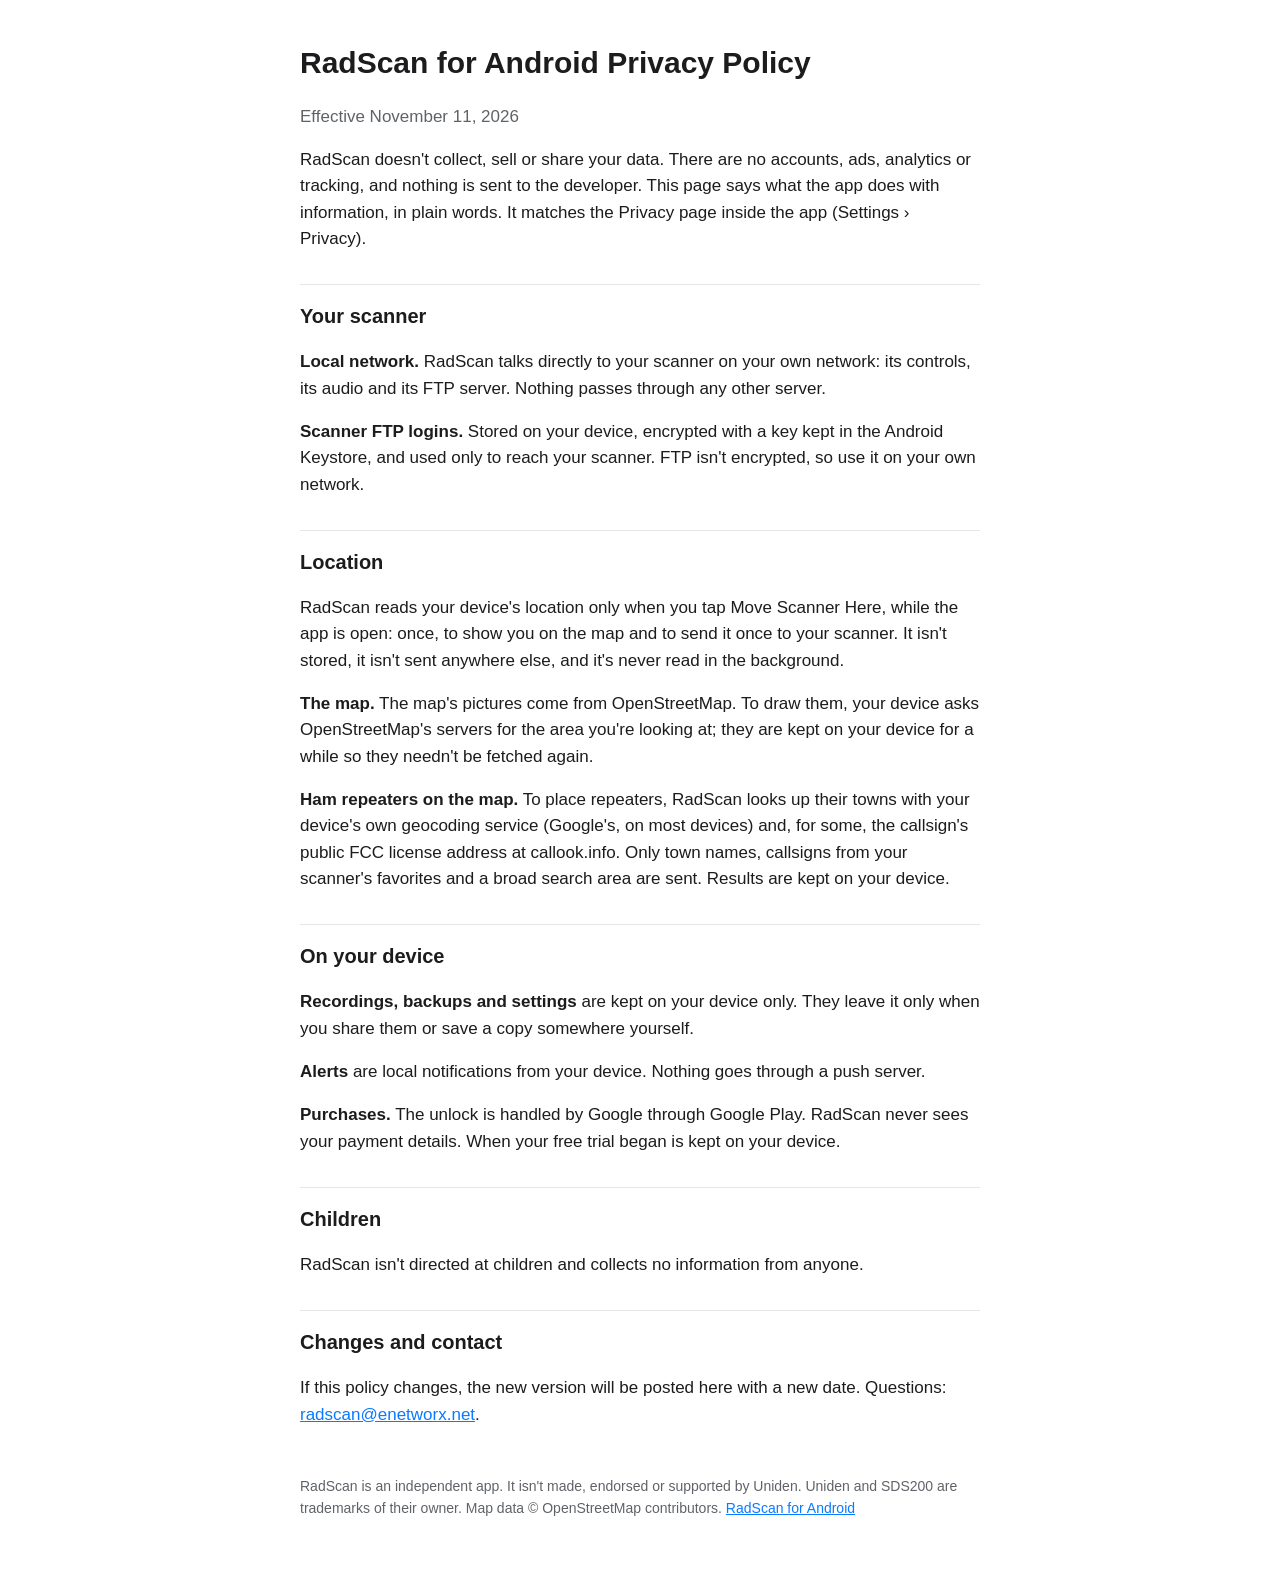
==== privacy-android.html @ 9ae382f9 "Add files via upload added android version" ====
<!doctype html>
<html lang="en">
<head>
<meta charset="utf-8">
<meta name="viewport" content="width=device-width, initial-scale=1">
<title>RadScan for Android Privacy Policy</title>
<link rel="stylesheet" href="style.css">
</head>
<body>
<main>
<h1>RadScan for Android Privacy Policy</h1>
<p class="muted">Effective November 11, 2026</p>

<p>RadScan doesn't collect, sell or share your data. There are no accounts, ads, analytics or tracking, and nothing is
sent to the developer. This page says what the app does with information, in plain words. It matches the Privacy page
inside the app (Settings › Privacy).</p>

<h2>Your scanner</h2>
<p><strong>Local network.</strong> RadScan talks directly to your scanner on your own network: its controls, its audio
and its FTP server. Nothing passes through any other server.</p>
<p><strong>Scanner FTP logins.</strong> Stored on your device, encrypted with a key kept in the Android Keystore, and
used only to reach your scanner. FTP isn't encrypted, so use it on your own network.</p>

<h2>Location</h2>
<p>RadScan reads your device's location only when you tap Move Scanner Here, while the app is open: once, to show you
on the map and to send it once to your scanner. It isn't stored, it isn't sent anywhere else, and it's never read in
the background.</p>
<p><strong>The map.</strong> The map's pictures come from OpenStreetMap. To draw them, your device asks
OpenStreetMap's servers for the area you're looking at; they are kept on your device for a while so they needn't be
fetched again.</p>
<p><strong>Ham repeaters on the map.</strong> To place repeaters, RadScan looks up their towns with your device's own
geocoding service (Google's, on most devices) and, for some, the callsign's public FCC license address at callook.info.
Only town names, callsigns from your scanner's favorites and a broad search area are sent. Results are kept on your
device.</p>

<h2>On your device</h2>
<p><strong>Recordings, backups and settings</strong> are kept on your device only. They leave it only when you share
them or save a copy somewhere yourself.</p>
<p><strong>Alerts</strong> are local notifications from your device. Nothing goes through a push server.</p>
<p><strong>Purchases.</strong> The unlock is handled by Google through Google Play. RadScan never sees your payment
details. When your free trial began is kept on your device.</p>

<h2>Children</h2>
<p>RadScan isn't directed at children and collects no information from anyone.</p>

<h2>Changes and contact</h2>
<p>If this policy changes, the new version will be posted here with a new date. Questions:
<a href="mailto:radscan@enetworx.net">radscan@enetworx.net</a>.</p>

<footer>RadScan is an independent app. It isn't made, endorsed or supported by Uniden. Uniden and SDS200 are
trademarks of their owner. Map data © OpenStreetMap contributors. <a href="./?android">RadScan for Android</a></footer>
</main>
</body>
</html>
---- style.css ----
:root { --bg: #ffffff; --text: #1c1c1e; --muted: #5f6368; --rule: #e5e5ea; --accent: #0a7aff; }
@media (prefers-color-scheme: dark) { :root { --bg: #000000; --text: #f2f2f7; --muted: #a1a1a6; --rule: #2c2c2e; --accent: #4aa3ff; } }
body { background: var(--bg); color: var(--text); font: 17px/1.55 -apple-system, BlinkMacSystemFont, "Segoe UI", Roboto, sans-serif; margin: 0; }
main { max-width: 680px; margin: 0 auto; padding: 40px 16px 64px; }
h1 { font-size: 30px; margin: 0 0 4px; }
h2 { font-size: 20px; margin: 32px 0 8px; padding-top: 16px; border-top: 1px solid var(--rule); }
p, li { color: var(--text); }
.muted { color: var(--muted); }
a { color: var(--accent); }
ul { padding-left: 20px; }
footer { margin-top: 48px; font-size: 14px; color: var(--muted); }
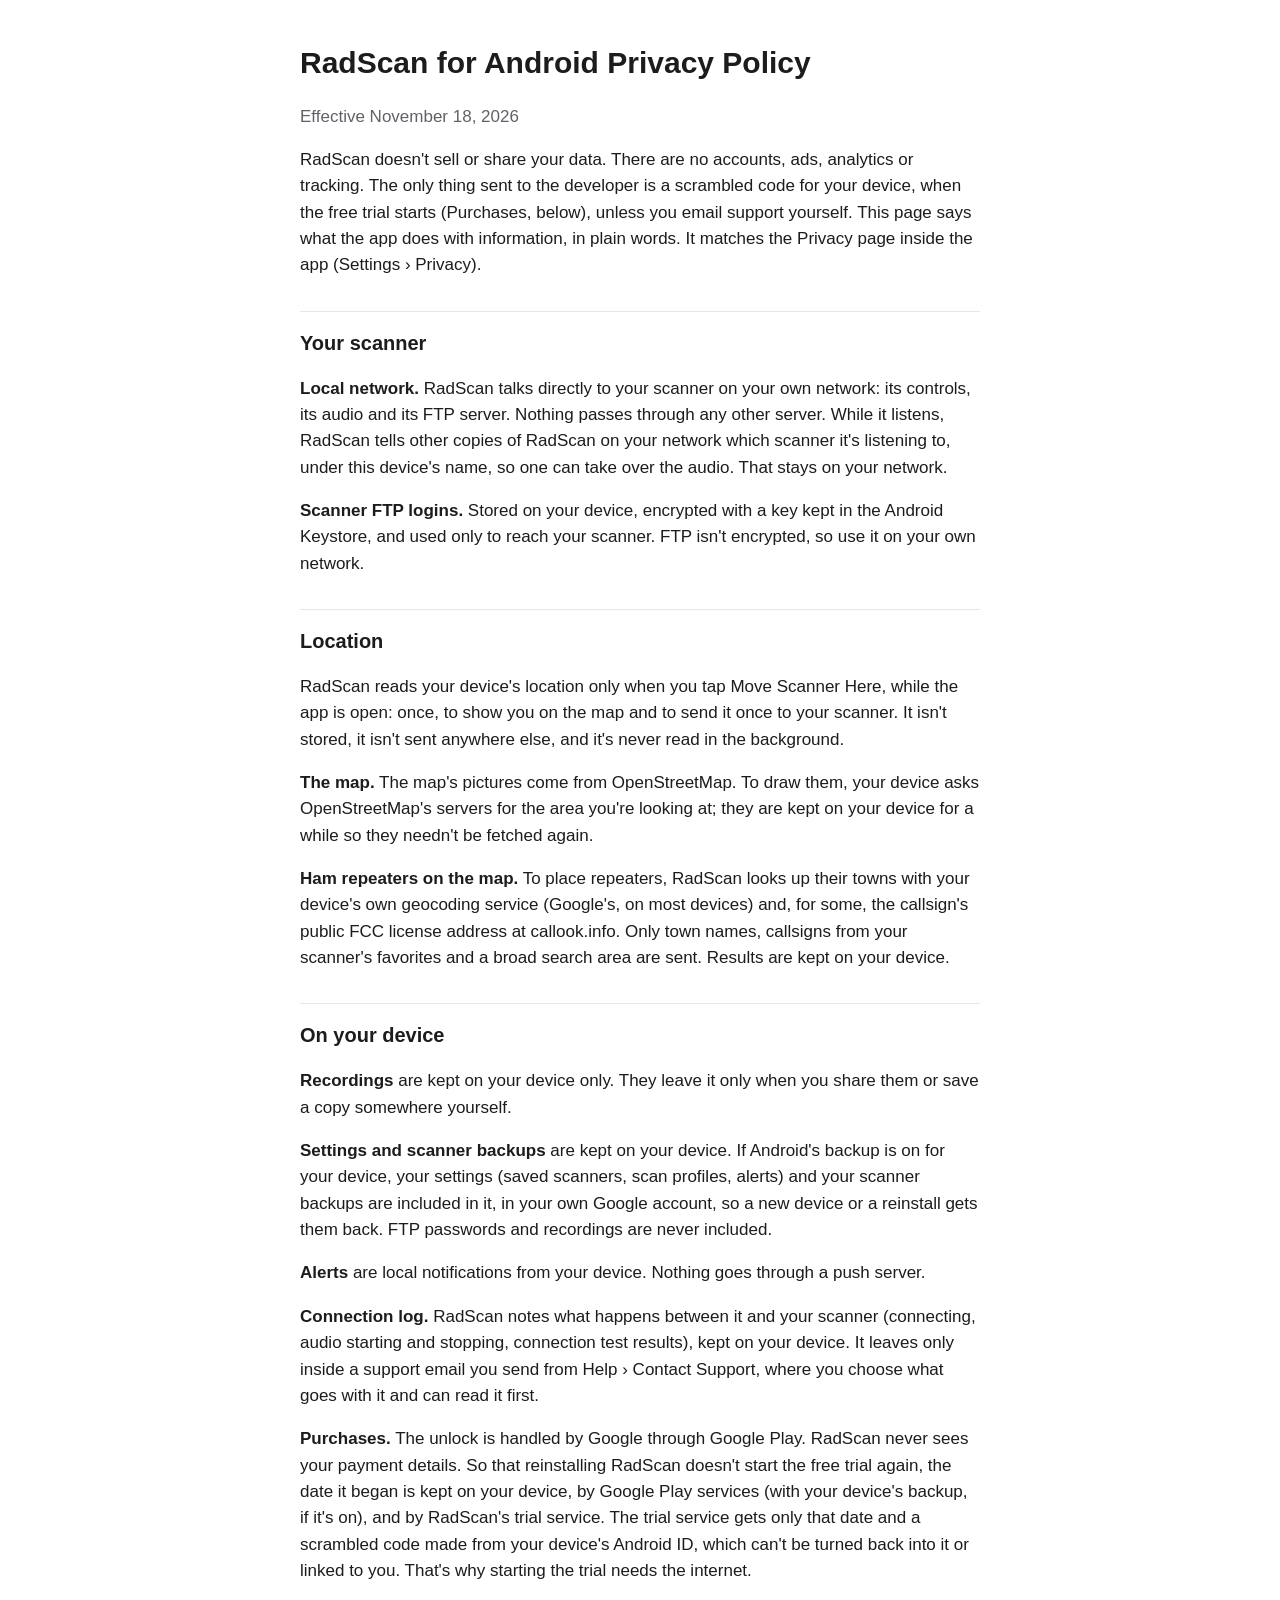
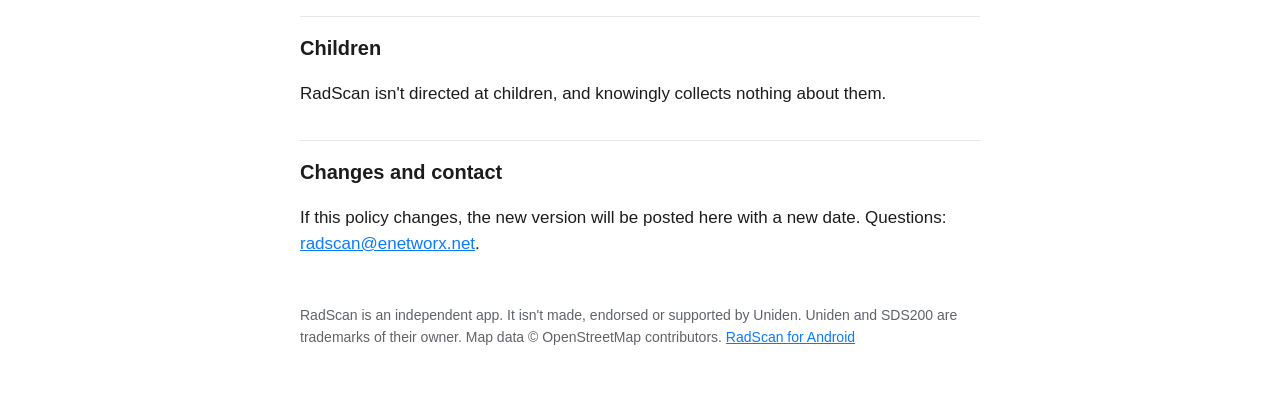
==== commit 75b5f279: "Add files via upload updates for 1.1" ====
--- a/privacy-android.html
+++ b/privacy-android.html
@@ -9,15 +9,18 @@
 <body>
 <main>
 <h1>RadScan for Android Privacy Policy</h1>
-<p class="muted">Effective November 11, 2026</p>
+<p class="muted">Effective November 18, 2026</p>
 
-<p>RadScan doesn't collect, sell or share your data. There are no accounts, ads, analytics or tracking, and nothing is
-sent to the developer. This page says what the app does with information, in plain words. It matches the Privacy page
+<p>RadScan doesn't sell or share your data. There are no accounts, ads, analytics or tracking. The only thing sent to
+the developer is a scrambled code for your device, when the free trial starts (Purchases, below), unless you email
+support yourself. This page says what the app does with information, in plain words. It matches the Privacy page
 inside the app (Settings › Privacy).</p>
 
 <h2>Your scanner</h2>
 <p><strong>Local network.</strong> RadScan talks directly to your scanner on your own network: its controls, its audio
-and its FTP server. Nothing passes through any other server.</p>
+and its FTP server. Nothing passes through any other server. While it listens, RadScan tells other copies of RadScan
+on your network which scanner it's listening to, under this device's name, so one can take over the audio. That stays
+on your network.</p>
 <p><strong>Scanner FTP logins.</strong> Stored on your device, encrypted with a key kept in the Android Keystore, and
 used only to reach your scanner. FTP isn't encrypted, so use it on your own network.</p>
 
@@ -34,14 +37,23 @@
 device.</p>
 
 <h2>On your device</h2>
-<p><strong>Recordings, backups and settings</strong> are kept on your device only. They leave it only when you share
-them or save a copy somewhere yourself.</p>
+<p><strong>Recordings</strong> are kept on your device only. They leave it only when you share them or save a copy
+somewhere yourself.</p>
+<p><strong>Settings and scanner backups</strong> are kept on your device. If Android's backup is on for your device,
+your settings (saved scanners, scan profiles, alerts) and your scanner backups are included in it, in your own Google
+account, so a new device or a reinstall gets them back. FTP passwords and recordings are never included.</p>
 <p><strong>Alerts</strong> are local notifications from your device. Nothing goes through a push server.</p>
+<p><strong>Connection log.</strong> RadScan notes what happens between it and your scanner (connecting, audio starting
+and stopping, connection test results), kept on your device. It leaves only inside a support email you send from
+Help › Contact Support, where you choose what goes with it and can read it first.</p>
 <p><strong>Purchases.</strong> The unlock is handled by Google through Google Play. RadScan never sees your payment
-details. When your free trial began is kept on your device.</p>
+details. So that reinstalling RadScan doesn't start the free trial again, the date it began is kept on your device, by
+Google Play services (with your device's backup, if it's on), and by RadScan's trial service. The trial service gets
+only that date and a scrambled code made from your device's Android ID, which can't be turned back into it or linked
+to you. That's why starting the trial needs the internet.</p>
 
 <h2>Children</h2>
-<p>RadScan isn't directed at children and collects no information from anyone.</p>
+<p>RadScan isn't directed at children, and knowingly collects nothing about them.</p>
 
 <h2>Changes and contact</h2>
 <p>If this policy changes, the new version will be posted here with a new date. Questions:
--- a/style.css
+++ b/style.css
@@ -8,4 +8,7 @@
 .muted { color: var(--muted); }
 a { color: var(--accent); }
 ul { padding-left: 20px; }
+ol { padding-left: 22px; }
+ol > li { margin-bottom: 14px; }
+li ul { margin: 8px 0; }
 footer { margin-top: 48px; font-size: 14px; color: var(--muted); }
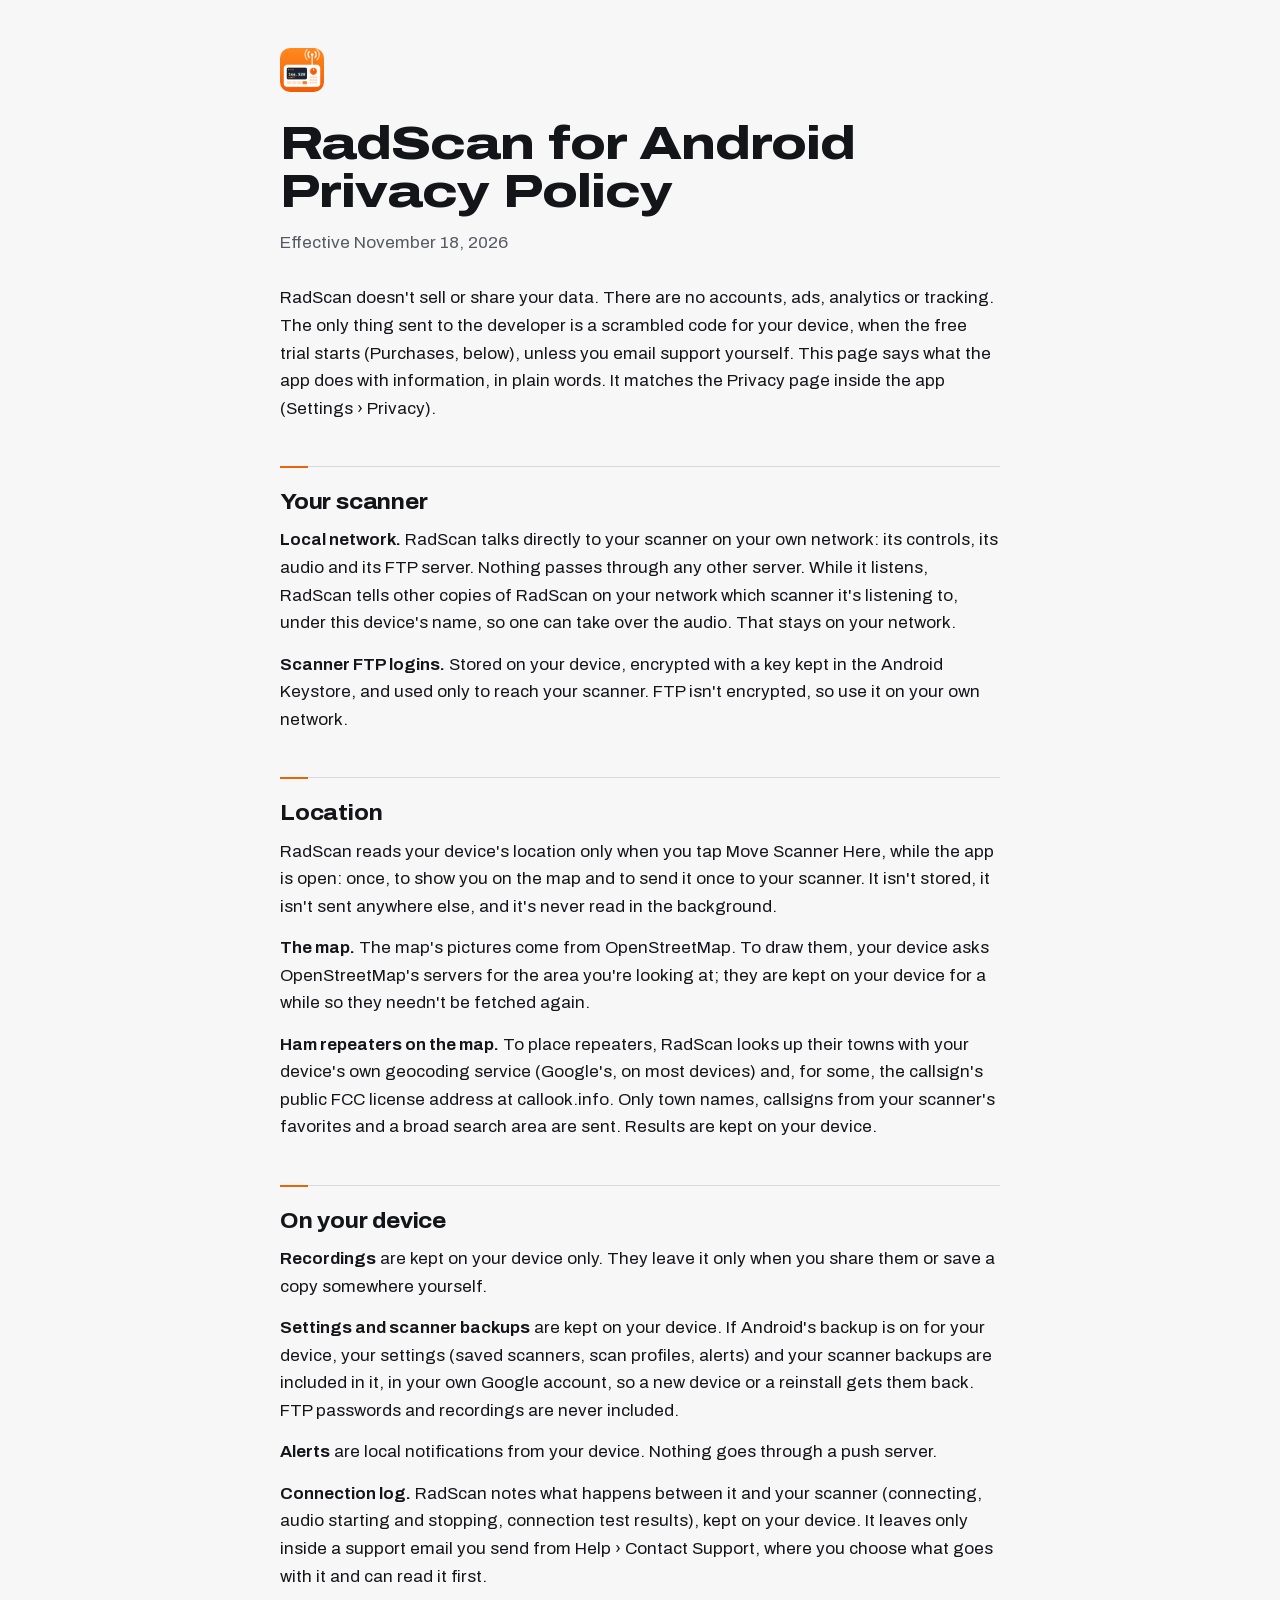
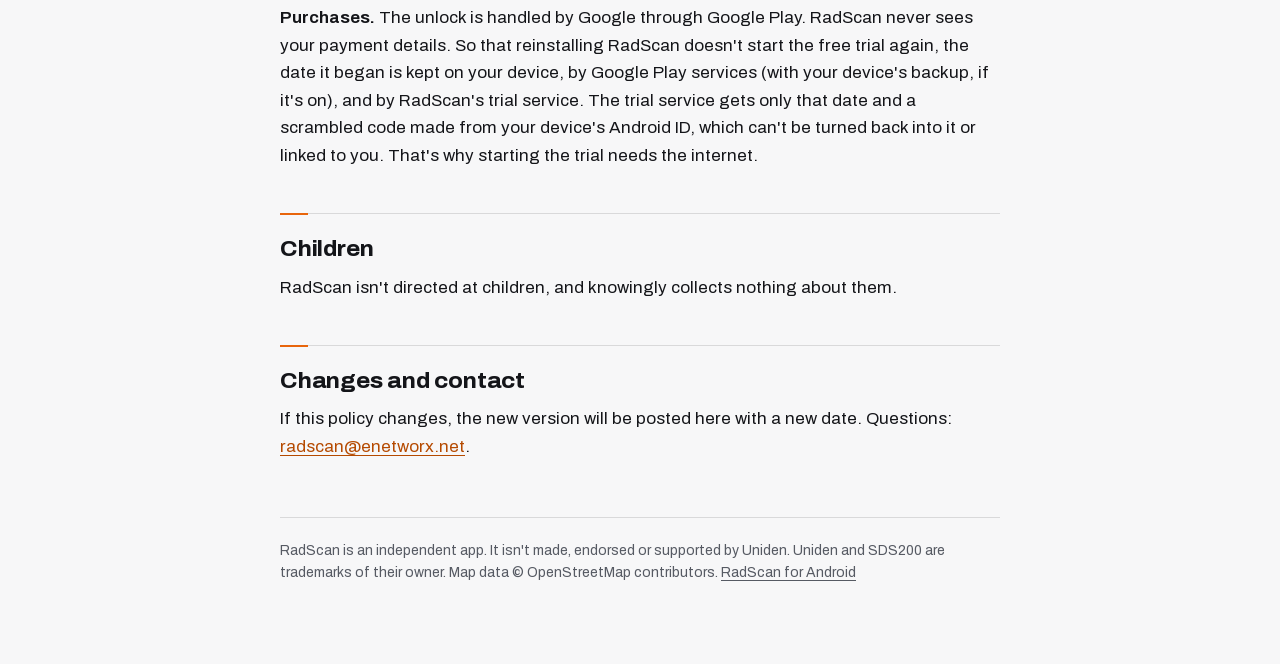
==== commit 364ddf3d: "deploy.sh publishes the site to GitHub, leaving the README, .gitignore and itself out Published from" ====
--- a/privacy-android.html
+++ b/privacy-android.html
@@ -5,6 +5,7 @@
 <meta name="viewport" content="width=device-width, initial-scale=1">
 <title>RadScan for Android Privacy Policy</title>
 <link rel="stylesheet" href="style.css">
+<link rel="icon" type="image/png" href="img/favicon-64.png">
 </head>
 <body>
 <main>
--- a/style.css
+++ b/style.css
@@ -1,14 +1,57 @@
-:root { --bg: #ffffff; --text: #1c1c1e; --muted: #5f6368; --rule: #e5e5ea; --accent: #0a7aff; }
-@media (prefers-color-scheme: dark) { :root { --bg: #000000; --text: #f2f2f7; --muted: #a1a1a6; --rule: #2c2c2e; --accent: #4aa3ff; } }
-body { background: var(--bg); color: var(--text); font: 17px/1.55 -apple-system, BlinkMacSystemFont, "Segoe UI", Roboto, sans-serif; margin: 0; }
-main { max-width: 680px; margin: 0 auto; padding: 40px 16px 64px; }
-h1 { font-size: 30px; margin: 0 0 4px; }
-h2 { font-size: 20px; margin: 32px 0 8px; padding-top: 16px; border-top: 1px solid var(--rule); }
+/* The privacy and support pages (privacy.html, privacy-android.html, support.html, support-android.html), in the
+   front page's look: Archivo and Martian Mono from fonts/, RadScan orange on near-black. These pages also open
+   inside the apps, so unlike the front page they follow the device: dark by default, light when the device is light
+   (with a deeper orange there, so links stay readable on white). Their HTML is plain on purpose; everything is here. */
+@font-face { font-family: "Archivo"; font-style: normal; font-weight: 100 900; font-stretch: 62% 125%; font-display: swap;
+  src: url("fonts/archivo-latin.woff2") format("woff2"); }
+@font-face { font-family: "Martian Mono"; font-style: normal; font-weight: 300 700; font-stretch: 75% 112.5%; font-display: swap;
+  src: url("fonts/martian-mono-latin.woff2") format("woff2"); }
+
+:root {
+  color-scheme: dark light;
+  --bg: #08090c; --text: #f4f4f6; --muted: #a6a6ad; --line: rgba(255, 255, 255, .1);
+  --orange: #ff7a1a; --link: #ff9330; --ink: #08090c;
+  --sans: "Archivo", -apple-system, BlinkMacSystemFont, "Segoe UI", Roboto, sans-serif;
+  --mono: "Martian Mono", ui-monospace, "SF Mono", Menlo, Consolas, monospace;
+}
+@media (prefers-color-scheme: light) {
+  :root { --bg: #f7f7f8; --text: #141519; --muted: #565a63; --line: rgba(0, 0, 0, .12); --orange: #e8650c; --link: #b54a00; --ink: #ffffff; }
+}
+
+*, *::before, *::after { box-sizing: border-box; }
+html { -webkit-text-size-adjust: 100%; }
+body { margin: 0; background: var(--bg); color: var(--text); font: 400 17px/1.62 var(--sans); -webkit-font-smoothing: antialiased; }
+::selection { background: var(--orange); color: var(--ink); }
+main { width: min(720px, 100% - 32px); margin: 0 auto; padding: 48px 0 80px; }
+
+/* The app icon heads every page (decorative, so it lives here rather than in the HTML). */
+main::before { content: ""; display: block; width: 44px; height: 44px; margin-bottom: 28px; border-radius: 10px;
+  background: url("img/icon-128.png") center / cover no-repeat; }
+
+h1 { margin: 0 0 12px; font-weight: 800; font-stretch: 125%; font-size: clamp(1.9rem, 6vw, 2.9rem); line-height: 1.04;
+  letter-spacing: -.02em; text-wrap: balance; }
+/* Each section opens on a hairline with a short orange tick at its left end: the front page's tuning cursor. */
+h2 { position: relative; margin: 44px 0 12px; padding-top: 22px; border-top: 1px solid var(--line);
+  font-weight: 750; font-stretch: 112%; font-size: 1.32rem; line-height: 1.2; letter-spacing: -.01em; text-wrap: balance; }
+h2::before { content: ""; position: absolute; left: 0; top: -1px; width: 28px; height: 2px; background: var(--orange); }
+
 p, li { color: var(--text); }
-.muted { color: var(--muted); }
-a { color: var(--accent); }
-ul { padding-left: 20px; }
-ol { padding-left: 22px; }
-ol > li { margin-bottom: 14px; }
-li ul { margin: 8px 0; }
-footer { margin-top: 48px; font-size: 14px; color: var(--muted); }
+p { margin: 0 0 14px; }
+.muted { color: var(--muted); font-size: 1.08rem; }
+h1 + .muted { margin-bottom: 28px; }
+strong { font-weight: 650; }
+a { color: var(--link); text-decoration: underline; text-decoration-thickness: 1px; text-underline-offset: 3px; }
+a:hover { text-decoration-thickness: 2px; }
+:focus-visible { outline: 2px solid var(--orange); outline-offset: 3px; border-radius: 3px; }
+
+ul, ol { margin: 0 0 16px; padding-left: 22px; }
+ol { padding-left: 32px; }
+li { margin-bottom: 8px; padding-left: 4px; }
+ul > li::marker { color: var(--orange); }
+ol > li { margin-bottom: 18px; }
+ol > li::marker { color: var(--orange); font: 600 .9em var(--mono); }
+li ul { margin: 10px 0; }
+
+footer { margin-top: 56px; padding-top: 22px; border-top: 1px solid var(--line); font-size: 14px; line-height: 1.6; color: var(--muted); }
+footer a { color: var(--muted); }
+footer a:hover { color: var(--text); }
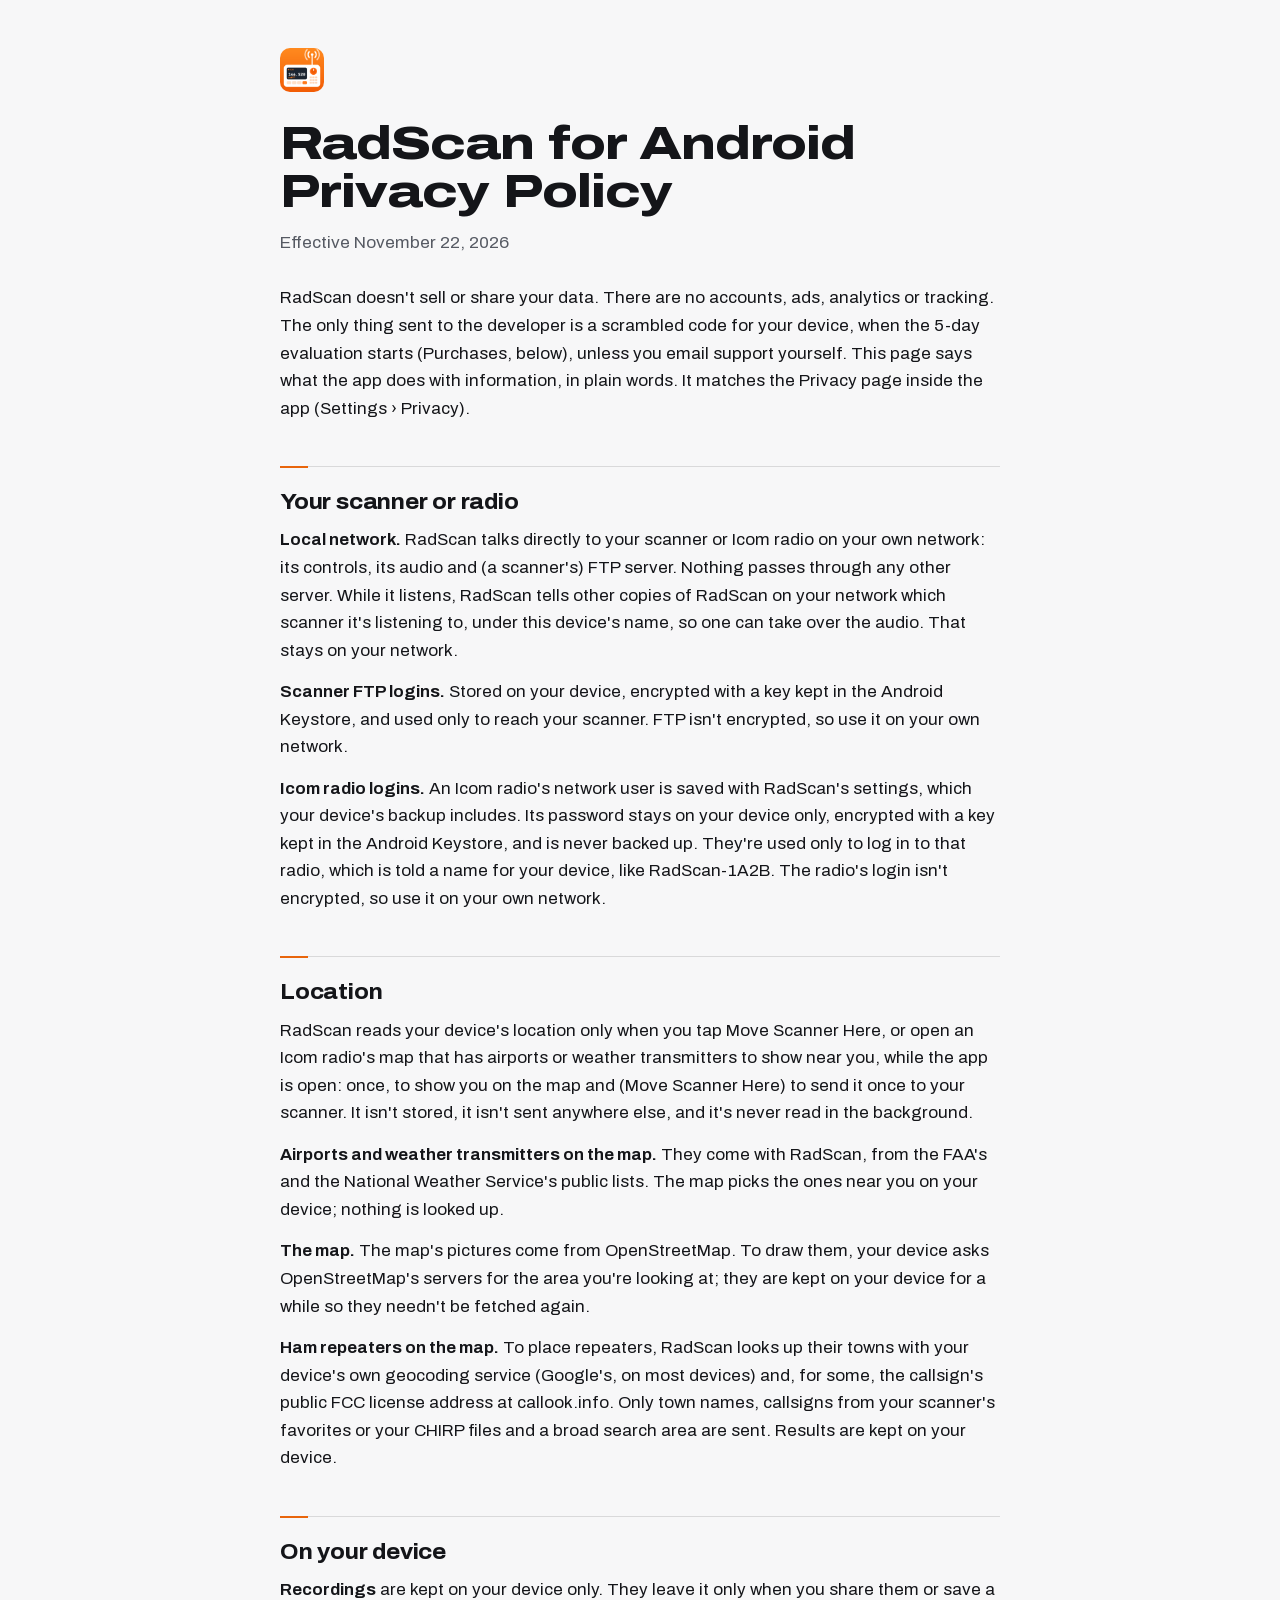
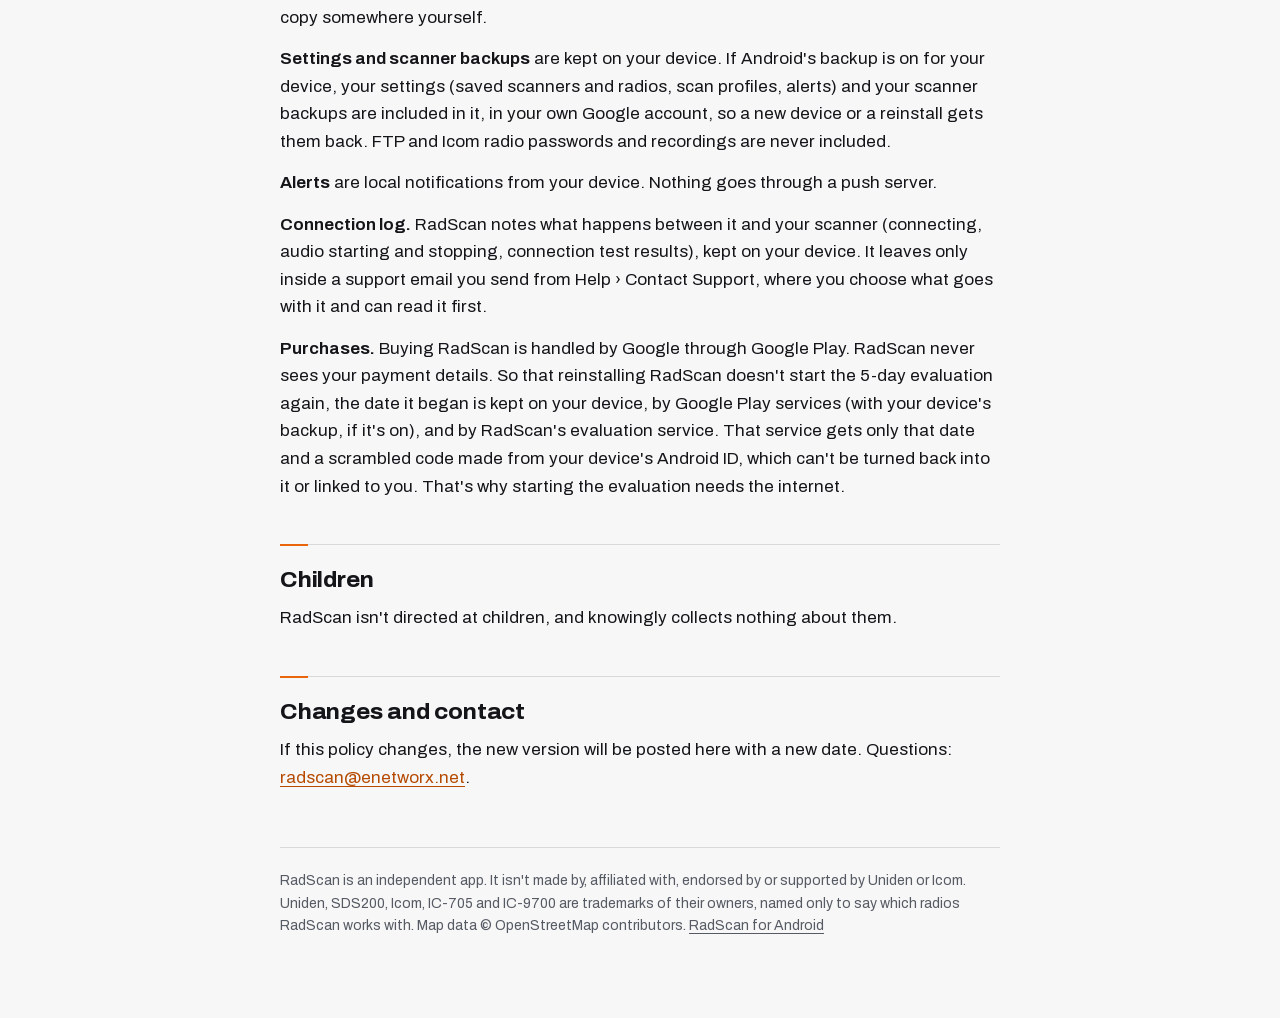
==== commit dad1ab45: "The direct Icom release's pages, for iOS 1.2 (deployed) Published from main at cf3ddb9." ====
--- a/privacy-android.html
+++ b/privacy-android.html
@@ -10,48 +10,54 @@
 <body>
 <main>
 <h1>RadScan for Android Privacy Policy</h1>
-<p class="muted">Effective November 18, 2026</p>
+<p class="muted">Effective November 22, 2026</p>
 
 <p>RadScan doesn't sell or share your data. There are no accounts, ads, analytics or tracking. The only thing sent to
-the developer is a scrambled code for your device, when the free trial starts (Purchases, below), unless you email
+the developer is a scrambled code for your device, when the 5-day evaluation starts (Purchases, below), unless you email
 support yourself. This page says what the app does with information, in plain words. It matches the Privacy page
 inside the app (Settings › Privacy).</p>
 
-<h2>Your scanner</h2>
-<p><strong>Local network.</strong> RadScan talks directly to your scanner on your own network: its controls, its audio
-and its FTP server. Nothing passes through any other server. While it listens, RadScan tells other copies of RadScan
+<h2>Your scanner or radio</h2>
+<p><strong>Local network.</strong> RadScan talks directly to your scanner or Icom radio on your own network: its controls, its audio
+and (a scanner's) FTP server. Nothing passes through any other server. While it listens, RadScan tells other copies of RadScan
 on your network which scanner it's listening to, under this device's name, so one can take over the audio. That stays
 on your network.</p>
 <p><strong>Scanner FTP logins.</strong> Stored on your device, encrypted with a key kept in the Android Keystore, and
 used only to reach your scanner. FTP isn't encrypted, so use it on your own network.</p>
+<p><strong>Icom radio logins.</strong> An Icom radio's network user is saved with RadScan's settings, which your
+device's backup includes. Its password stays on your device only, encrypted with a key kept in the Android Keystore, and
+is never backed up. They're used only to log in to that radio, which is told a name for your device, like RadScan-1A2B. The radio's login isn't encrypted, so use it on your own network.</p>
 
 <h2>Location</h2>
-<p>RadScan reads your device's location only when you tap Move Scanner Here, while the app is open: once, to show you
-on the map and to send it once to your scanner. It isn't stored, it isn't sent anywhere else, and it's never read in
+<p>RadScan reads your device's location only when you tap Move Scanner Here, or open an Icom radio's map that has
+airports or weather transmitters to show near you, while the app is open: once, to show you on the map and (Move
+Scanner Here) to send it once to your scanner. It isn't stored, it isn't sent anywhere else, and it's never read in
 the background.</p>
+<p><strong>Airports and weather transmitters on the map.</strong> They come with RadScan, from the FAA's and the
+National Weather Service's public lists. The map picks the ones near you on your device; nothing is looked up.</p>
 <p><strong>The map.</strong> The map's pictures come from OpenStreetMap. To draw them, your device asks
 OpenStreetMap's servers for the area you're looking at; they are kept on your device for a while so they needn't be
 fetched again.</p>
 <p><strong>Ham repeaters on the map.</strong> To place repeaters, RadScan looks up their towns with your device's own
 geocoding service (Google's, on most devices) and, for some, the callsign's public FCC license address at callook.info.
-Only town names, callsigns from your scanner's favorites and a broad search area are sent. Results are kept on your
+Only town names, callsigns from your scanner's favorites or your CHIRP files and a broad search area are sent. Results are kept on your
 device.</p>
 
 <h2>On your device</h2>
 <p><strong>Recordings</strong> are kept on your device only. They leave it only when you share them or save a copy
 somewhere yourself.</p>
 <p><strong>Settings and scanner backups</strong> are kept on your device. If Android's backup is on for your device,
-your settings (saved scanners, scan profiles, alerts) and your scanner backups are included in it, in your own Google
-account, so a new device or a reinstall gets them back. FTP passwords and recordings are never included.</p>
+your settings (saved scanners and radios, scan profiles, alerts) and your scanner backups are included in it, in your own Google
+account, so a new device or a reinstall gets them back. FTP and Icom radio passwords and recordings are never included.</p>
 <p><strong>Alerts</strong> are local notifications from your device. Nothing goes through a push server.</p>
 <p><strong>Connection log.</strong> RadScan notes what happens between it and your scanner (connecting, audio starting
 and stopping, connection test results), kept on your device. It leaves only inside a support email you send from
 Help › Contact Support, where you choose what goes with it and can read it first.</p>
-<p><strong>Purchases.</strong> The unlock is handled by Google through Google Play. RadScan never sees your payment
-details. So that reinstalling RadScan doesn't start the free trial again, the date it began is kept on your device, by
-Google Play services (with your device's backup, if it's on), and by RadScan's trial service. The trial service gets
-only that date and a scrambled code made from your device's Android ID, which can't be turned back into it or linked
-to you. That's why starting the trial needs the internet.</p>
+<p><strong>Purchases.</strong> Buying RadScan is handled by Google through Google Play. RadScan never sees your payment
+details. So that reinstalling RadScan doesn't start the 5-day evaluation again, the date it began is kept on your
+device, by Google Play services (with your device's backup, if it's on), and by RadScan's evaluation service. That
+service gets only that date and a scrambled code made from your device's Android ID, which can't be turned back into
+it or linked to you. That's why starting the evaluation needs the internet.</p>
 
 <h2>Children</h2>
 <p>RadScan isn't directed at children, and knowingly collects nothing about them.</p>
@@ -60,8 +66,7 @@
 <p>If this policy changes, the new version will be posted here with a new date. Questions:
 <a href="mailto:radscan@enetworx.net">radscan@enetworx.net</a>.</p>
 
-<footer>RadScan is an independent app. It isn't made, endorsed or supported by Uniden. Uniden and SDS200 are
-trademarks of their owner. Map data © OpenStreetMap contributors. <a href="./?android">RadScan for Android</a></footer>
+<footer>RadScan is an independent app. It isn't made by, affiliated with, endorsed by or supported by Uniden or Icom. Uniden, SDS200, Icom, IC-705 and IC-9700 are trademarks of their owners, named only to say which radios RadScan works with. Map data © OpenStreetMap contributors. <a href="./?android">RadScan for Android</a></footer>
 </main>
 </body>
 </html>
